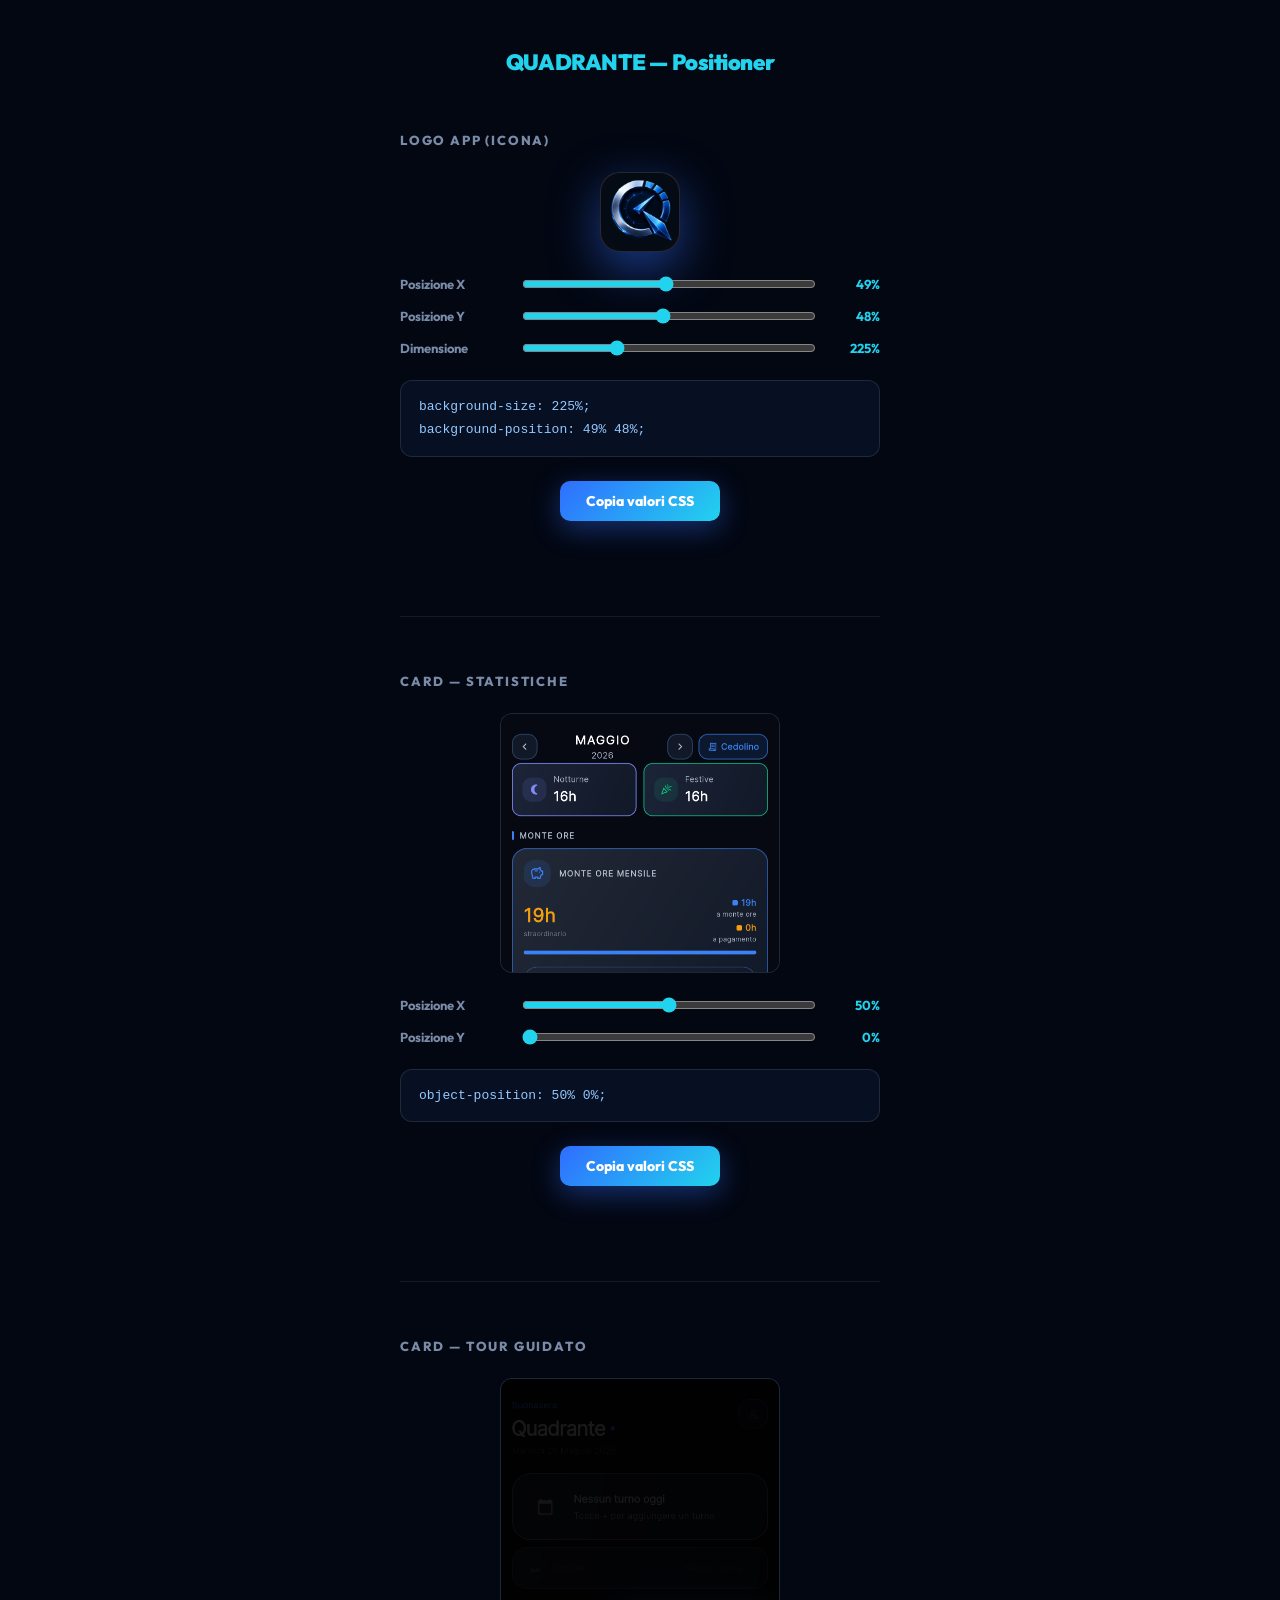
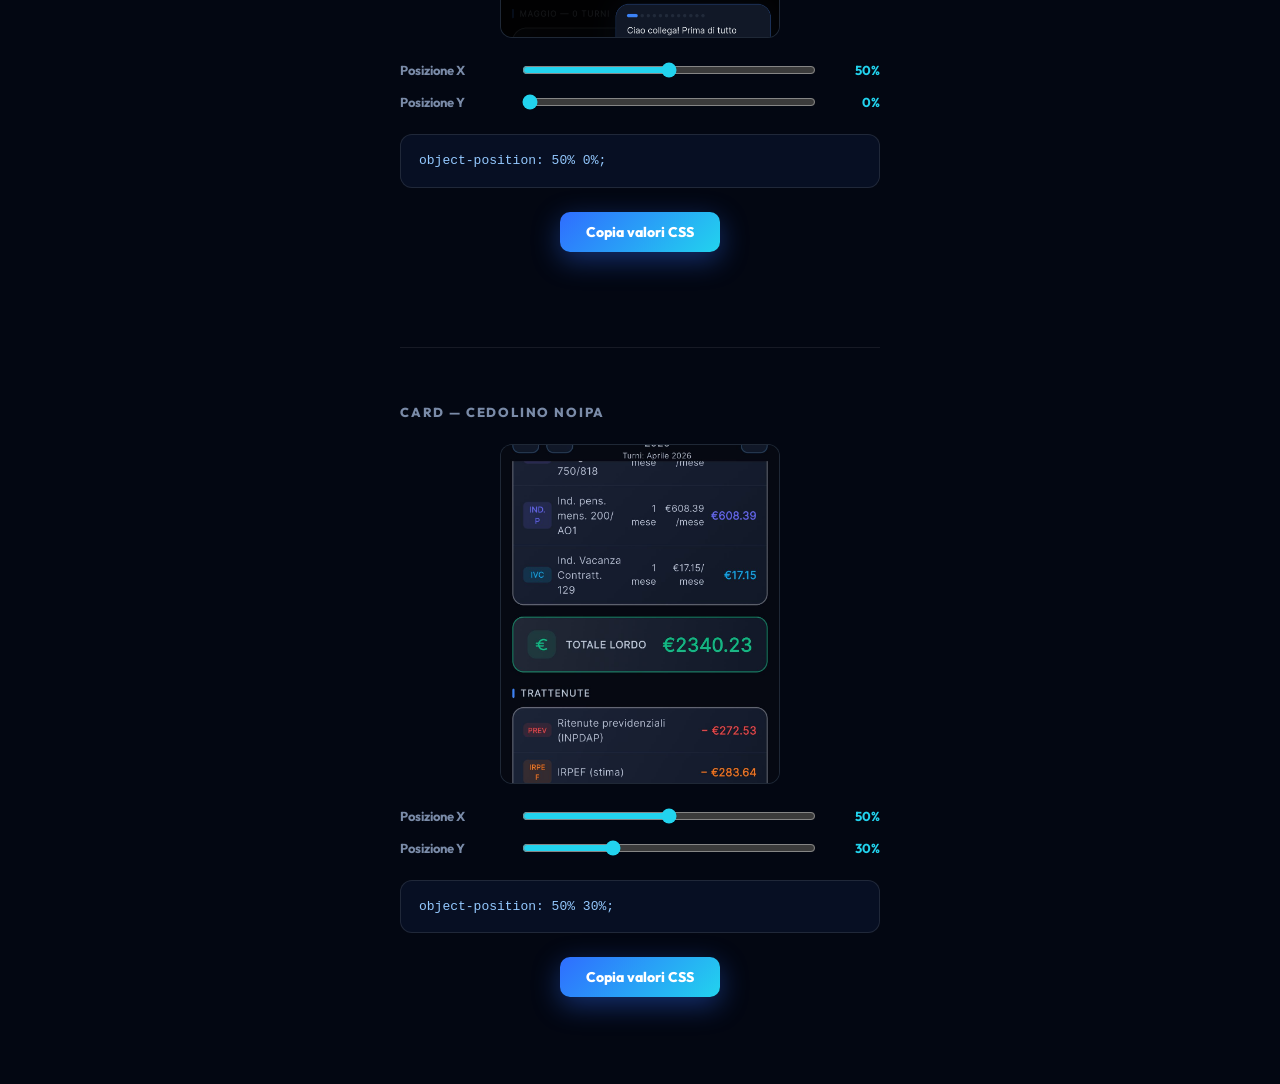
==== logo-positioner.html @ f1ac5c79 "Add cedolino screenshot to Quadrante page Co-Authored-By: Claude Sonnet 4.6 <noreply@anthropic.com>" ====
<!DOCTYPE html>
<html lang="it">
<head>
  <meta charset="UTF-8">
  <title>Positioner — QUADRANTE</title>
  <link href="https://fonts.googleapis.com/css2?family=Outfit:wght@400;700;900&display=swap" rel="stylesheet">
  <style>
    * { box-sizing: border-box; margin: 0; padding: 0; }
    body {
      font-family: 'Outfit', sans-serif;
      background: #030712;
      color: #eef4ff;
      min-height: 100vh;
      display: flex;
      flex-direction: column;
      align-items: center;
      gap: 56px;
      padding: 48px 24px;
    }
    h1 { font-size: 22px; font-weight: 900; color: #22d3ee; letter-spacing: -.02em; }

    /* ── SECTION ── */
    .section {
      width: 100%;
      max-width: 480px;
      display: flex;
      flex-direction: column;
      align-items: center;
      gap: 24px;
    }
    .section-title {
      font-size: 13px;
      font-weight: 800;
      letter-spacing: .14em;
      text-transform: uppercase;
      color: #7a8ba8;
      align-self: flex-start;
    }

    /* ── LOGO PREVIEW ── */
    .logo-preview {
      width: 80px;
      height: 80px;
      border-radius: 20px;
      overflow: hidden;
      background-image: url('assets/quadrante/splash.png');
      background-color: #040b1a;
      box-shadow: 0 16px 48px rgba(47,109,255,.5), 0 0 0 1px rgba(255,255,255,.12) inset;
    }

    /* ── CARD PREVIEW ── */
    .card-preview {
      width: 280px;
      height: 260px;
      border-radius: 12px;
      overflow: hidden;
      background: #06101f;
      border: 1px solid rgba(255,255,255,.1);
    }
    .card-preview img {
      width: 100%;
      height: 100%;
      object-fit: cover;
      display: block;
    }

    /* ── CONTROLS ── */
    .controls { display: grid; gap: 16px; width: 100%; }
    .control-row {
      display: grid;
      grid-template-columns: 110px 1fr 52px;
      align-items: center;
      gap: 12px;
    }
    label { font-size: 13px; font-weight: 700; color: #7a8ba8; }
    input[type=range] { width: 100%; accent-color: #22d3ee; cursor: pointer; }
    .val { font-size: 13px; font-weight: 700; color: #22d3ee; text-align: right; }

    /* ── OUTPUT ── */
    .output {
      width: 100%;
      background: rgba(9,18,40,.82);
      border: 1px solid rgba(255,255,255,.1);
      border-radius: 12px;
      padding: 14px 18px;
      font-family: monospace;
      font-size: 13px;
      color: #94c9ff;
      line-height: 1.8;
      white-space: pre;
    }

    /* ── BUTTON ── */
    .btn {
      padding: 11px 26px;
      border-radius: 10px;
      border: none;
      background: linear-gradient(135deg, #2f6dff, #22d3ee);
      color: #fff;
      font-family: 'Outfit', sans-serif;
      font-size: 14px;
      font-weight: 800;
      cursor: pointer;
      box-shadow: 0 8px 28px rgba(47,109,255,.4);
      transition: transform .2s, box-shadow .2s;
    }
    .btn:hover { transform: translateY(-2px); box-shadow: 0 14px 38px rgba(47,109,255,.6); }
    .copied { font-size: 12px; color: #22d3ee; opacity: 0; transition: opacity .3s; }
    .copied.show { opacity: 1; }

    hr { width: 100%; max-width: 480px; border: none; border-top: 1px solid rgba(255,255,255,.08); }
  </style>
</head>
<body>

  <h1>QUADRANTE — Positioner</h1>

  <!-- ── LOGO ── -->
  <div class="section">
    <span class="section-title">Logo app (icona)</span>
    <div class="logo-preview" id="logo-preview"></div>
    <div class="controls">
      <div class="control-row">
        <label>Posizione X</label>
        <input type="range" id="logo-px" min="0" max="100" value="49" step="1">
        <span class="val" id="logo-px-v">49%</span>
      </div>
      <div class="control-row">
        <label>Posizione Y</label>
        <input type="range" id="logo-py" min="0" max="100" value="48" step="1">
        <span class="val" id="logo-py-v">48%</span>
      </div>
      <div class="control-row">
        <label>Dimensione</label>
        <input type="range" id="logo-sz" min="100" max="500" value="225" step="5">
        <span class="val" id="logo-sz-v">225%</span>
      </div>
    </div>
    <div class="output" id="logo-out"></div>
    <button class="btn" onclick="copia('logo')">Copia valori CSS</button>
    <p class="copied" id="logo-copied">✓ Copiato!</p>
  </div>

  <hr>

  <!-- ── STATISTICHE ── -->
  <div class="section">
    <span class="section-title">Card — Statistiche</span>
    <div class="card-preview">
      <img src="assets/quadrante/statistiche.png" id="stat-img" alt="Statistiche">
    </div>
    <div class="controls">
      <div class="control-row">
        <label>Posizione X</label>
        <input type="range" id="stat-px" min="0" max="100" value="50" step="1">
        <span class="val" id="stat-px-v">50%</span>
      </div>
      <div class="control-row">
        <label>Posizione Y</label>
        <input type="range" id="stat-py" min="0" max="100" value="0" step="1">
        <span class="val" id="stat-py-v">0%</span>
      </div>
    </div>
    <div class="output" id="stat-out"></div>
    <button class="btn" onclick="copia('stat')">Copia valori CSS</button>
    <p class="copied" id="stat-copied">✓ Copiato!</p>
  </div>

  <hr>

  <!-- ── TOUR ── -->
  <div class="section">
    <span class="section-title">Card — Tour guidato</span>
    <div class="card-preview">
      <img src="assets/quadrante/tour.png" id="tour-img" alt="Tour">
    </div>
    <div class="controls">
      <div class="control-row">
        <label>Posizione X</label>
        <input type="range" id="tour-px" min="0" max="100" value="50" step="1">
        <span class="val" id="tour-px-v">50%</span>
      </div>
      <div class="control-row">
        <label>Posizione Y</label>
        <input type="range" id="tour-py" min="0" max="100" value="0" step="1">
        <span class="val" id="tour-py-v">0%</span>
      </div>
    </div>
    <div class="output" id="tour-out"></div>
    <button class="btn" onclick="copia('tour')">Copia valori CSS</button>
    <p class="copied" id="tour-copied">✓ Copiato!</p>
  </div>

  <hr>

  <!-- ── CEDOLINO ── -->
  <div class="section">
    <span class="section-title">Card — Cedolino NoiPA</span>
    <div class="card-preview" style="width:280px;height:340px;">
      <img src="assets/quadrante/cedolino.jpg" id="ced-img" alt="Cedolino" style="width:100%;height:100%;object-fit:cover;display:block;">
    </div>
    <div class="controls">
      <div class="control-row">
        <label>Posizione X</label>
        <input type="range" id="ced-px" min="0" max="100" value="50" step="1">
        <span class="val" id="ced-px-v">50%</span>
      </div>
      <div class="control-row">
        <label>Posizione Y</label>
        <input type="range" id="ced-py" min="0" max="100" value="30" step="1">
        <span class="val" id="ced-py-v">30%</span>
      </div>
    </div>
    <div class="output" id="ced-out"></div>
    <button class="btn" onclick="copia('ced')">Copia valori CSS</button>
    <p class="copied" id="ced-copied">✓ Copiato!</p>
  </div>

  <script>
    const items = {
      logo: {
        previewEl: document.getElementById('logo-preview'),
        pxEl: document.getElementById('logo-px'),
        pyEl: document.getElementById('logo-py'),
        szEl: document.getElementById('logo-sz'),
        outEl: document.getElementById('logo-out'),
        type: 'bg'
      },
      stat: {
        imgEl: document.getElementById('stat-img'),
        pxEl: document.getElementById('stat-px'),
        pyEl: document.getElementById('stat-py'),
        outEl: document.getElementById('stat-out'),
        type: 'obj'
      },
      tour: {
        imgEl: document.getElementById('tour-img'),
        pxEl: document.getElementById('tour-px'),
        pyEl: document.getElementById('tour-py'),
        outEl: document.getElementById('tour-out'),
        type: 'obj'
      },
      ced: {
        imgEl: document.getElementById('ced-img'),
        pxEl: document.getElementById('ced-px'),
        pyEl: document.getElementById('ced-py'),
        outEl: document.getElementById('ced-out'),
        type: 'obj'
      }
    };

    function updateLogo() {
      const it = items.logo;
      const px = it.pxEl.value, py = it.pyEl.value, sz = it.szEl.value;
      document.getElementById('logo-px-v').textContent = px + '%';
      document.getElementById('logo-py-v').textContent = py + '%';
      document.getElementById('logo-sz-v').textContent = sz + '%';
      it.previewEl.style.backgroundSize = sz + '%';
      it.previewEl.style.backgroundPosition = px + '% ' + py + '%';
      it.outEl.textContent =
        'background-size: ' + sz + '%;\nbackground-position: ' + px + '% ' + py + '%;';
    }

    function updateCard(key) {
      const it = items[key];
      const px = it.pxEl.value, py = it.pyEl.value;
      document.getElementById(key + '-px-v').textContent = px + '%';
      document.getElementById(key + '-py-v').textContent = py + '%';
      it.imgEl.style.objectPosition = px + '% ' + py + '%';
      it.outEl.textContent = 'object-position: ' + px + '% ' + py + '%;';
    }

    items.logo.pxEl.addEventListener('input', updateLogo);
    items.logo.pyEl.addEventListener('input', updateLogo);
    items.logo.szEl.addEventListener('input', updateLogo);
    items.stat.pxEl.addEventListener('input', () => updateCard('stat'));
    items.stat.pyEl.addEventListener('input', () => updateCard('stat'));
    items.tour.pxEl.addEventListener('input', () => updateCard('tour'));
    items.tour.pyEl.addEventListener('input', () => updateCard('tour'));
    items.ced.pxEl.addEventListener('input', () => updateCard('ced'));
    items.ced.pyEl.addEventListener('input', () => updateCard('ced'));

    function copia(key) {
      const txt = document.getElementById(key + '-out').textContent;
      navigator.clipboard.writeText(txt).then(() => {
        const el = document.getElementById(key + '-copied');
        el.classList.add('show');
        setTimeout(() => el.classList.remove('show'), 2000);
      });
    }

    updateLogo();
    updateCard('stat');
    updateCard('tour');
    updateCard('ced');
  </script>
</body>
</html>
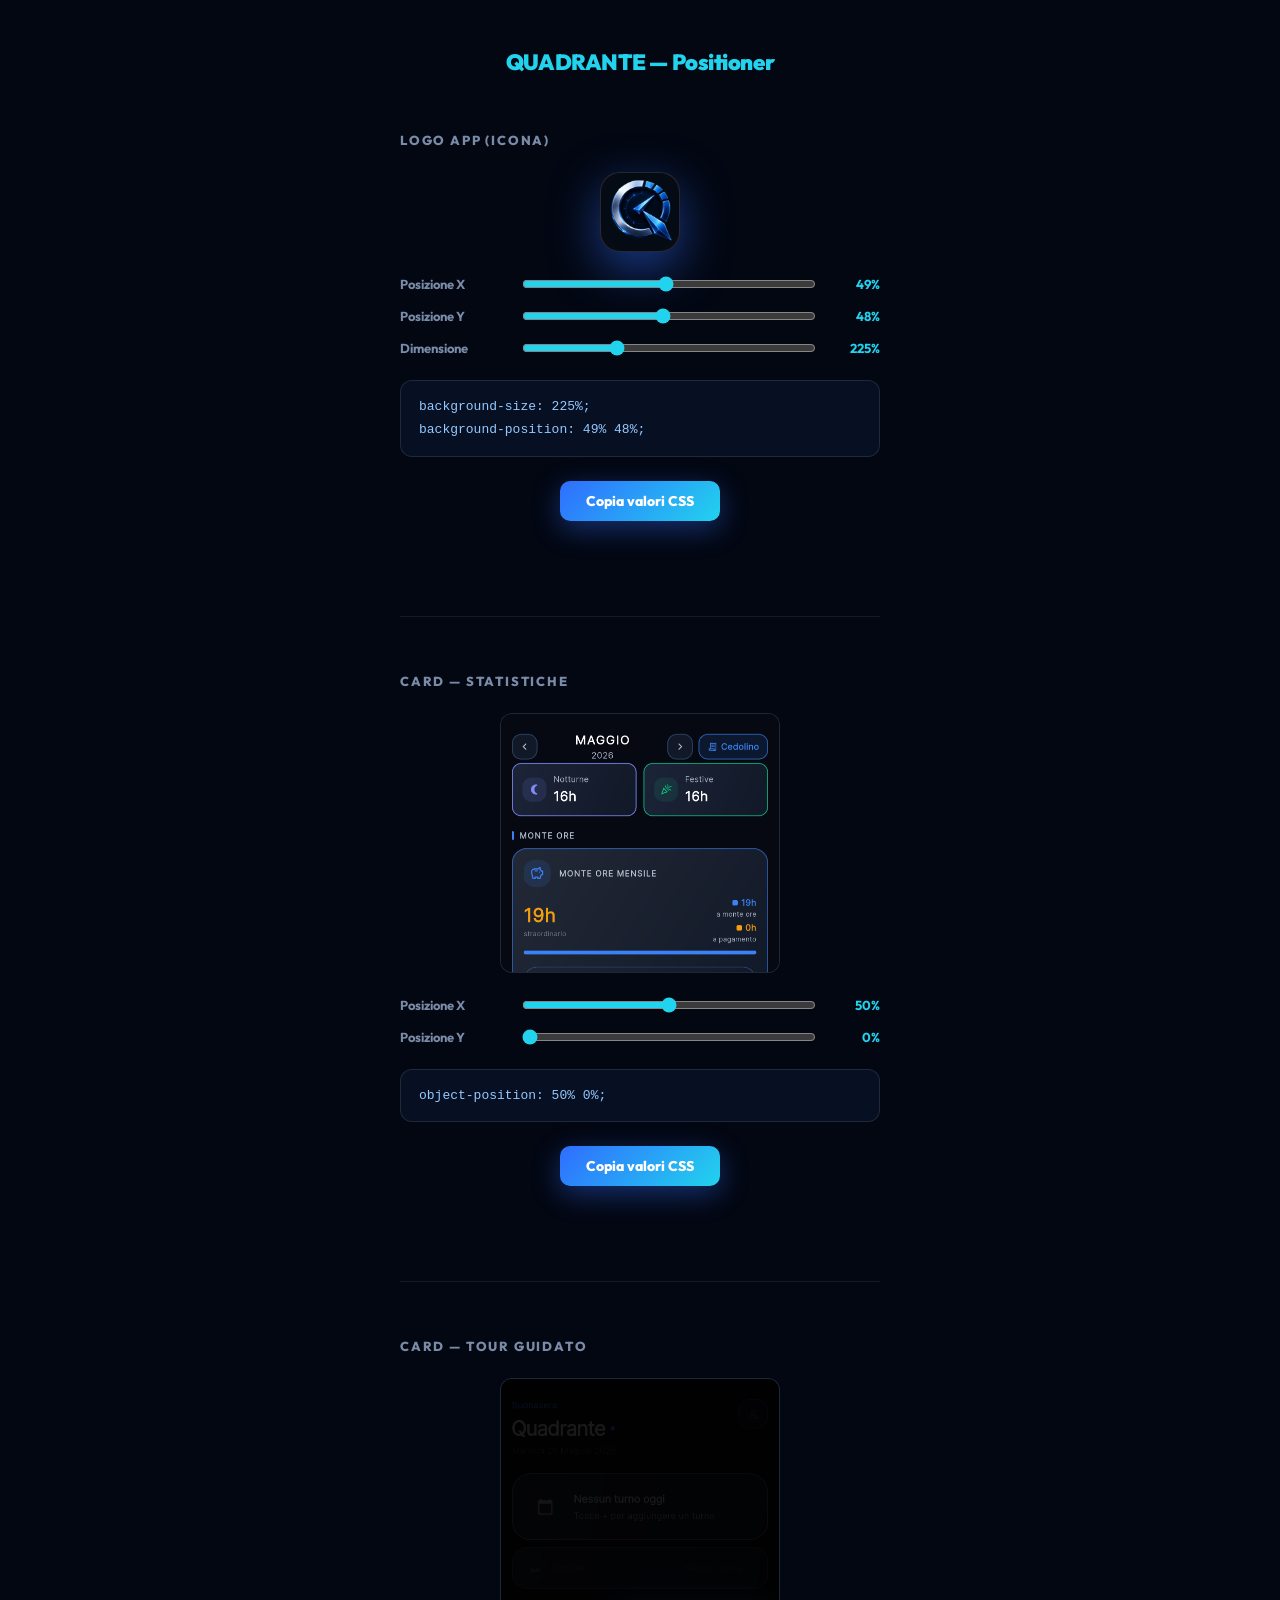
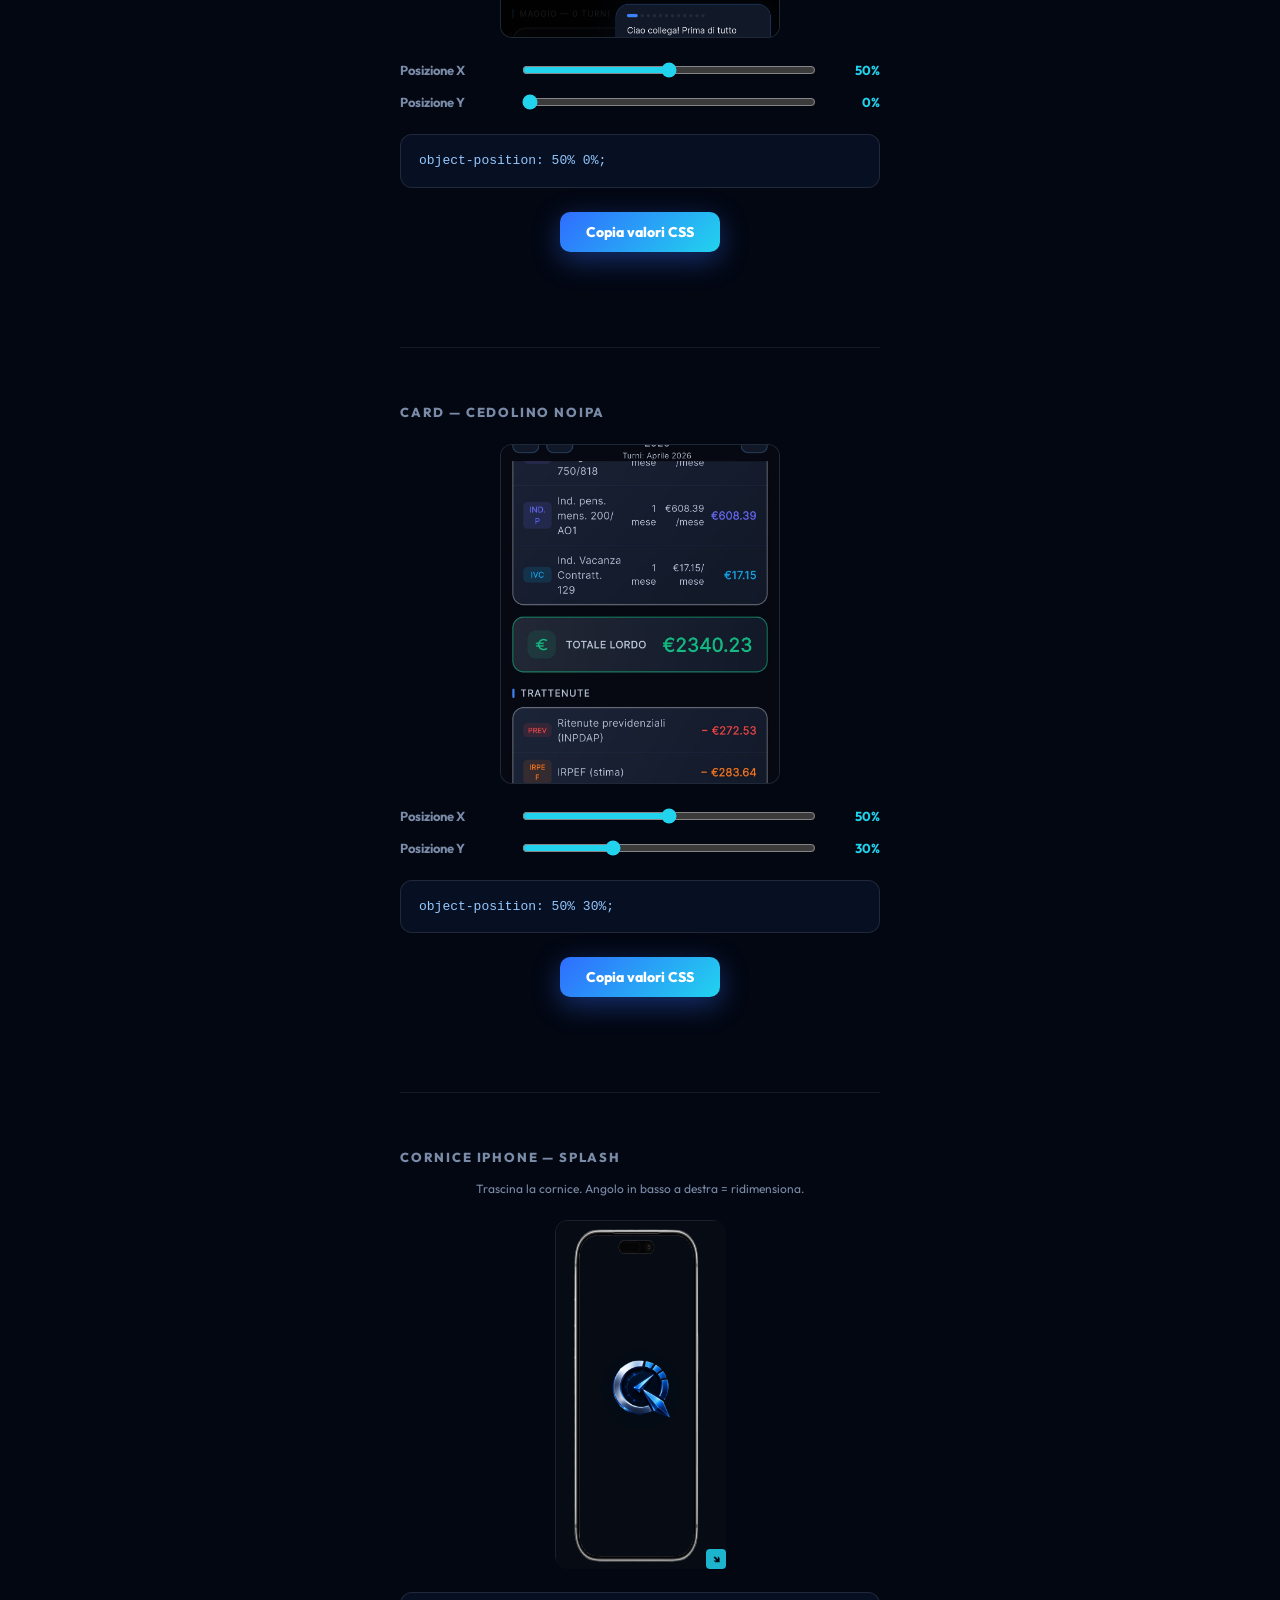
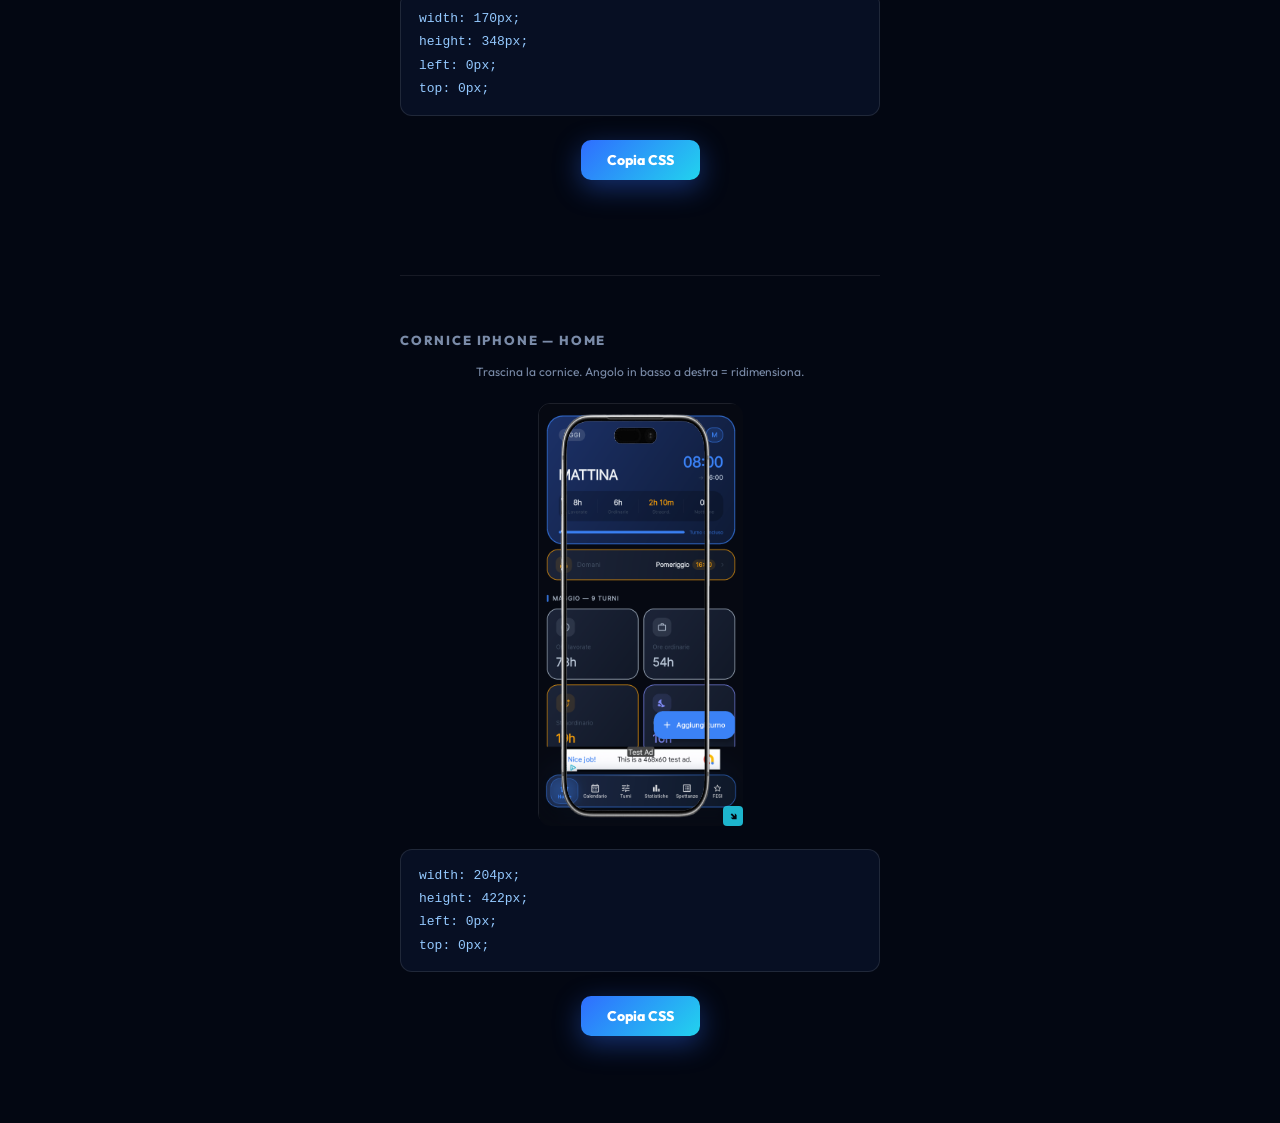
==== commit 919e8b94: "Add interactive iPhone frame drag & resize tool to positioner Co-Authored-By: Claude Sonnet 4.6 <nor" ====
--- a/logo-positioner.html
+++ b/logo-positioner.html
@@ -214,6 +214,71 @@
     <div class="output" id="ced-out"></div>
     <button class="btn" onclick="copia('ced')">Copia valori CSS</button>
     <p class="copied" id="ced-copied">✓ Copiato!</p>
+  </div>
+
+  <style>
+    .frame-arena {
+      position: relative;
+      border: 1px solid rgba(255,255,255,.1);
+      border-radius: 12px;
+      overflow: visible;
+      flex-shrink: 0;
+    }
+    .frame-arena > img { display: block; border-radius: 11px; }
+    .frame-dragger {
+      position: absolute;
+      cursor: move;
+      z-index: 10;
+      user-select: none;
+    }
+    .frame-dragger > img { width:100%; height:100%; object-fit:fill; display:block; pointer-events:none; }
+    .rh {
+      position: absolute;
+      bottom: 0; right: 0;
+      width: 20px; height: 20px;
+      background: #22d3ee;
+      border-radius: 4px;
+      cursor: se-resize;
+      z-index: 11;
+      opacity: .85;
+    }
+    .rh::after { content:"↘"; font-size:11px; color:#030712; display:flex; align-items:center; justify-content:center; height:100%; font-weight:900; }
+  </style>
+
+  <hr>
+
+  <!-- ── CORNICE IPHONE — SPLASH ── -->
+  <div class="section">
+    <span class="section-title">Cornice iPhone — Splash</span>
+    <p style="font-size:12px;color:#7a8ba8;margin-top:-8px;">Trascina la cornice. Angolo in basso a destra = ridimensiona.</p>
+    <div class="frame-arena" style="width:170px;height:348px;">
+      <img src="assets/quadrante/splash.png" style="width:170px;height:348px;object-fit:cover;object-position:top;">
+      <div class="frame-dragger" id="fd-splash" style="left:0;top:0;width:170px;height:348px;">
+        <img src="assets/quadrante/iphone-frame.png" alt="">
+        <div class="rh"></div>
+      </div>
+    </div>
+    <div class="output" id="fr-splash-out"></div>
+    <button class="btn" onclick="copiaFrame('fr-splash-out','fr-splash-copied')">Copia CSS</button>
+    <p class="copied" id="fr-splash-copied">✓ Copiato!</p>
+  </div>
+
+  <hr>
+
+  <!-- ── CORNICE IPHONE — HOME ── -->
+  <div class="section">
+    <span class="section-title">Cornice iPhone — Home</span>
+    <p style="font-size:12px;color:#7a8ba8;margin-top:-8px;">Trascina la cornice. Angolo in basso a destra = ridimensiona.</p>
+    <div class="frame-arena" style="width:204px;height:422px;">
+      <img src="assets/quadrante/home.png" style="width:204px;height:422px;object-fit:cover;object-position:top;">
+      <div class="frame-dragger" id="fd-home" style="left:0;top:0;width:204px;height:422px;">
+        <img src="assets/quadrante/iphone-frame.png" alt="">
+        <div class="rh"></div>
+      </div>
+    </div>
+    <div class="output" id="fr-home-out"></div>
+    <button class="btn" onclick="copiaFrame('fr-home-out','fr-home-copied')">Copia CSS</button>
+    <p class="copied" id="fr-home-copied">✓ Copiato!</p>
   </div>
 
   <script>
@@ -293,6 +358,61 @@
     updateCard('stat');
     updateCard('tour');
     updateCard('ced');
+
+    /* ── CORNICE IPHONE DRAG & RESIZE ── */
+    function initFrameDrag(dragId, outId) {
+      const drag = document.getElementById(dragId);
+      const handle = drag.querySelector('.rh');
+      const out  = document.getElementById(outId);
+      let mode = null, sx, sy, sl, st, sw, sh;
+
+      drag.addEventListener('mousedown', e => {
+        if (e.target === handle) {
+          mode = 'resize';
+          sw = drag.offsetWidth; sh = drag.offsetHeight;
+        } else {
+          mode = 'drag';
+          sl = drag.offsetLeft; st = drag.offsetTop;
+        }
+        sx = e.clientX; sy = e.clientY;
+        e.preventDefault();
+      });
+
+      document.addEventListener('mousemove', e => {
+        if (!mode) return;
+        const dx = e.clientX - sx, dy = e.clientY - sy;
+        if (mode === 'drag') {
+          drag.style.left = (sl + dx) + 'px';
+          drag.style.top  = (st + dy) + 'px';
+        } else {
+          drag.style.width  = Math.max(60,  sw + dx) + 'px';
+          drag.style.height = Math.max(100, sh + dy) + 'px';
+        }
+        sync();
+      });
+
+      document.addEventListener('mouseup', () => { mode = null; });
+
+      function sync() {
+        const l = Math.round(drag.offsetLeft),
+              t = Math.round(drag.offsetTop),
+              w = Math.round(drag.offsetWidth),
+              h = Math.round(drag.offsetHeight);
+        out.textContent = 'width: ' + w + 'px;\nheight: ' + h + 'px;\nleft: ' + l + 'px;\ntop: ' + t + 'px;';
+      }
+      sync();
+    }
+
+    function copiaFrame(outId, copiedId) {
+      navigator.clipboard.writeText(document.getElementById(outId).textContent).then(() => {
+        const el = document.getElementById(copiedId);
+        el.classList.add('show');
+        setTimeout(() => el.classList.remove('show'), 2000);
+      });
+    }
+
+    initFrameDrag('fd-splash', 'fr-splash-out');
+    initFrameDrag('fd-home',   'fr-home-out');
   </script>
 </body>
 </html>
